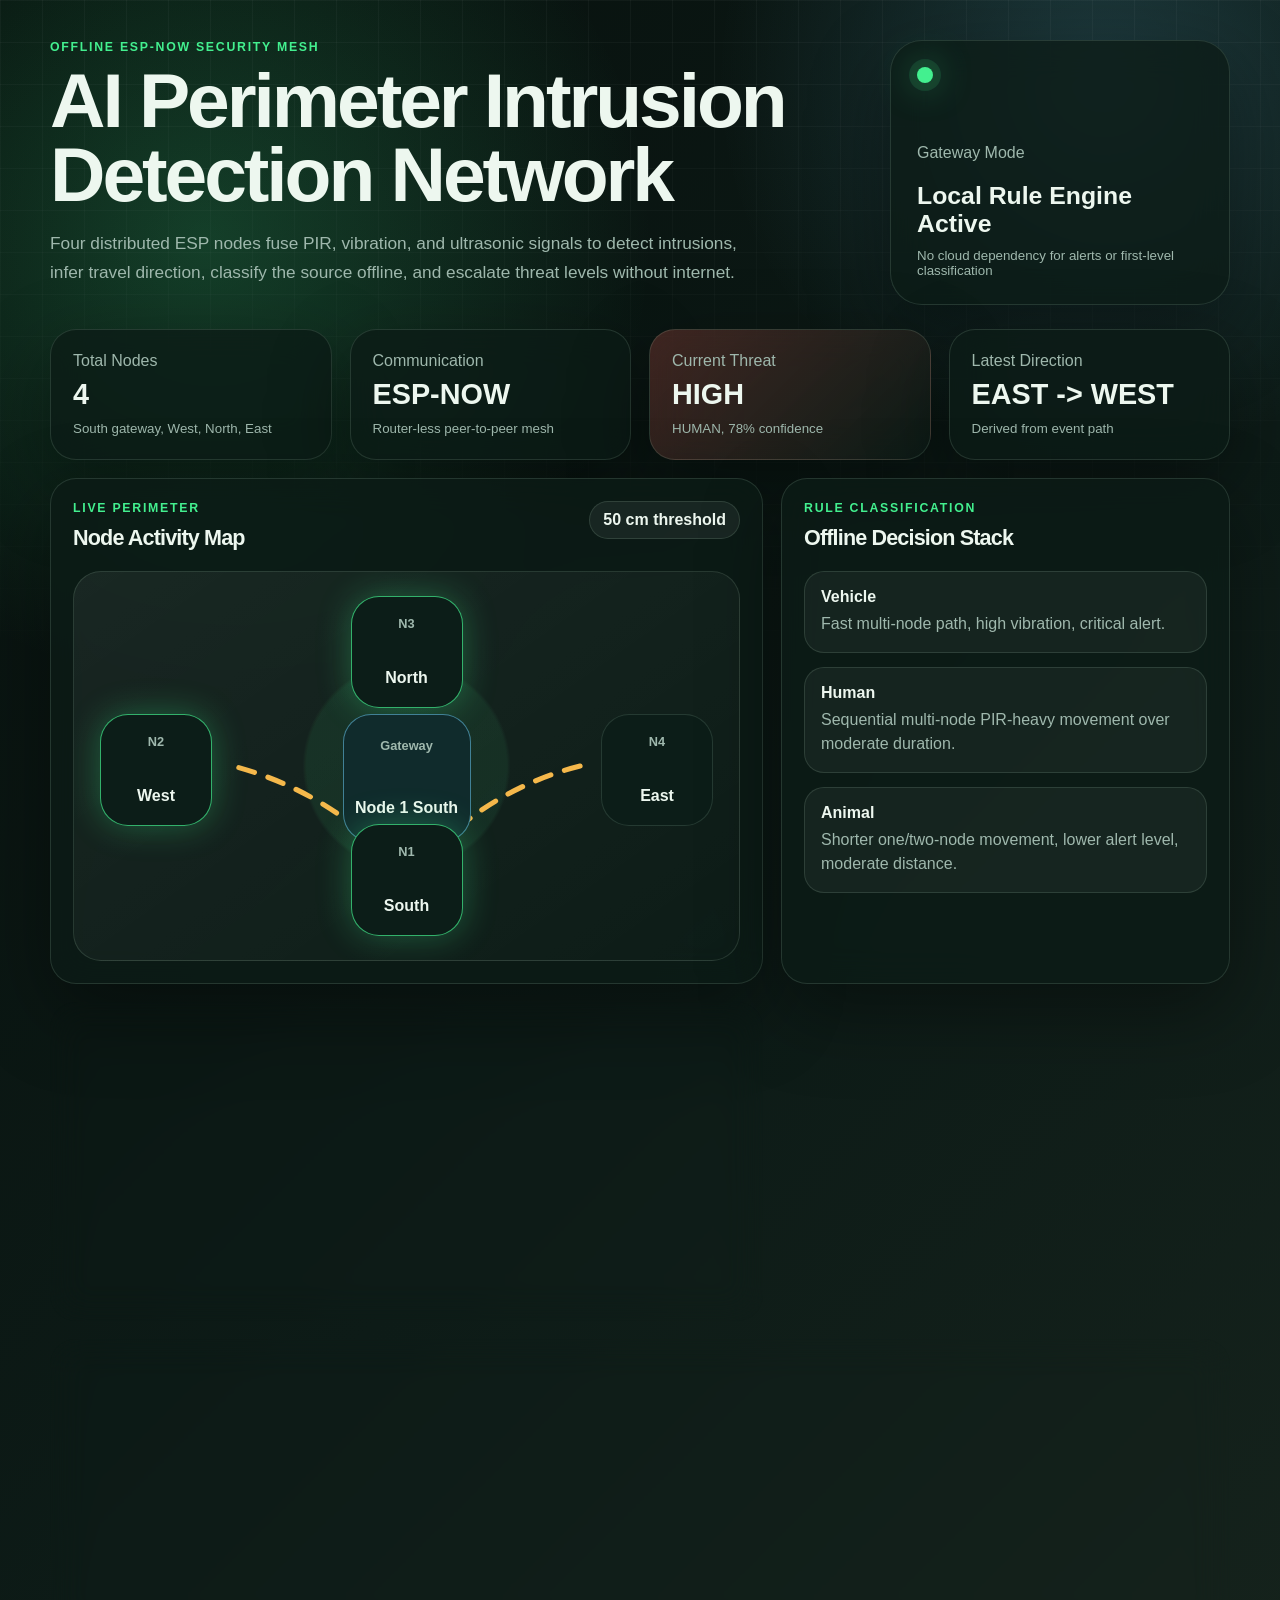
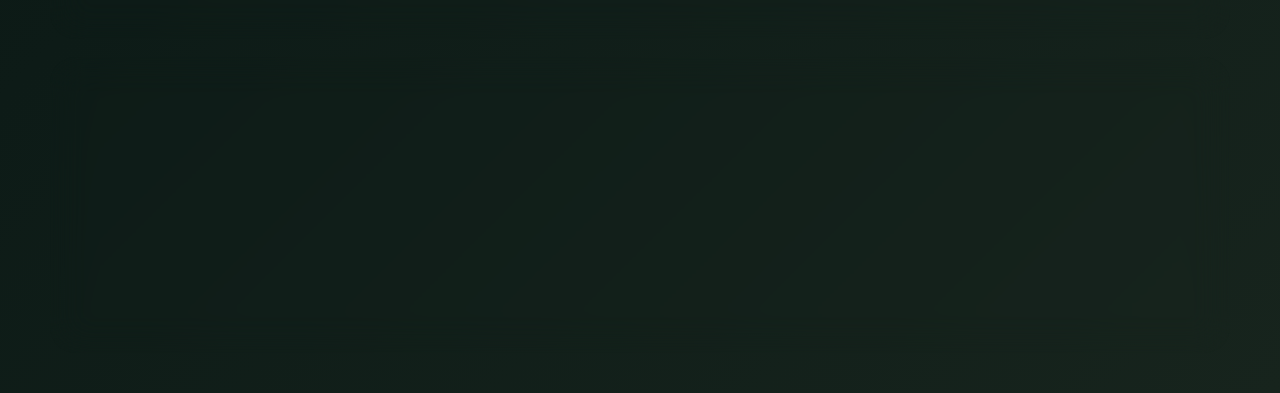
==== dashboard/index.html @ 88ab1bf4 "Rule classification system + dashboard" ====
<!DOCTYPE html>
<html lang="en">
<head>
  <meta charset="UTF-8">
  <meta name="viewport" content="width=device-width, initial-scale=1.0">
  <title>AI Perimeter Intrusion Detection Dashboard</title>
  <link rel="stylesheet" href="styles.css">
</head>
<body>
  <main class="shell">
    <section class="hero">
      <div>
        <p class="eyebrow">Offline ESP-NOW Security Mesh</p>
        <h1>AI Perimeter Intrusion Detection Network</h1>
        <p class="hero-copy">
          Four distributed ESP nodes fuse PIR, vibration, and ultrasonic signals to detect intrusions,
          infer travel direction, classify the source offline, and escalate threat levels without internet.
        </p>
      </div>

      <div class="hero-card">
        <span class="status-dot"></span>
        <p>Gateway Mode</p>
        <strong>Local Rule Engine Active</strong>
        <small>No cloud dependency for alerts or first-level classification</small>
      </div>
    </section>

    <section class="metrics-grid" aria-label="System metrics">
      <article class="metric">
        <span>Total Nodes</span>
        <strong>4</strong>
        <small>South gateway, West, North, East</small>
      </article>
      <article class="metric">
        <span>Communication</span>
        <strong>ESP-NOW</strong>
        <small>Router-less peer-to-peer mesh</small>
      </article>
      <article class="metric danger">
        <span>Current Threat</span>
        <strong id="currentThreat">HIGH</strong>
        <small id="currentClass">Human, 78% confidence</small>
      </article>
      <article class="metric">
        <span>Latest Direction</span>
        <strong id="currentDirection">EAST -> WEST</strong>
        <small>Derived from event path</small>
      </article>
    </section>

    <section class="dashboard-grid">
      <article class="panel map-panel">
        <div class="panel-heading">
          <div>
            <p class="eyebrow">Live Perimeter</p>
            <h2>Node Activity Map</h2>
          </div>
          <span class="pill">50 cm threshold</span>
        </div>

        <div class="perimeter-map">
          <div class="node north active" data-node="NORTH">
            <span>N3</span>
            <strong>North</strong>
          </div>
          <div class="node west active" data-node="WEST">
            <span>N2</span>
            <strong>West</strong>
          </div>
          <div class="gateway">
            <span>Gateway</span>
            <strong>Node 1 South</strong>
          </div>
          <div class="node east" data-node="EAST">
            <span>N4</span>
            <strong>East</strong>
          </div>
          <div class="node south active" data-node="SOUTH">
            <span>N1</span>
            <strong>South</strong>
          </div>
          <svg class="path-line" viewBox="0 0 500 380" aria-hidden="true">
            <path d="M420 190 C360 205, 300 240, 250 300 C210 250, 155 210, 80 190" />
          </svg>
        </div>
      </article>

      <article class="panel">
        <div class="panel-heading">
          <div>
            <p class="eyebrow">Rule Classification</p>
            <h2>Offline Decision Stack</h2>
          </div>
        </div>

        <div class="rule-stack">
          <div>
            <span>Vehicle</span>
            <p>Fast multi-node path, high vibration, critical alert.</p>
          </div>
          <div>
            <span>Human</span>
            <p>Sequential multi-node PIR-heavy movement over moderate duration.</p>
          </div>
          <div>
            <span>Animal</span>
            <p>Shorter one/two-node movement, lower alert level, moderate distance.</p>
          </div>
        </div>
      </article>

      <article class="panel">
        <div class="panel-heading">
          <div>
            <p class="eyebrow">Latest Incident</p>
            <h2>Incident Summary</h2>
          </div>
          <span class="pill alert">Level <span id="alertLevel">3</span></span>
        </div>

        <dl class="incident-list">
          <div><dt>Path</dt><dd id="incidentPath">EAST -> SOUTH -> WEST</dd></div>
          <div><dt>Duration</dt><dd id="incidentDuration">4.2 sec</dd></div>
          <div><dt>Nodes</dt><dd id="incidentNodes">3 active</dd></div>
          <div><dt>Min Distance</dt><dd id="incidentDistance">18 cm</dd></div>
          <div><dt>Sensor Evidence</dt><dd id="incidentEvidence">PIR 11 / VIB 7</dd></div>
        </dl>
      </article>

      <article class="panel wide">
        <div class="panel-heading">
          <div>
            <p class="eyebrow">Dataset Foundation</p>
            <h2>Incident Log</h2>
          </div>
          <button id="loadDemo" type="button">Reload demo data</button>
        </div>

        <div class="table-wrap">
          <table>
            <thead>
              <tr>
                <th>Time</th>
                <th>Direction</th>
                <th>Classification</th>
                <th>Threat</th>
                <th>Confidence</th>
                <th>Alert</th>
                <th>Path</th>
              </tr>
            </thead>
            <tbody id="incidentRows"></tbody>
          </table>
        </div>
      </article>

      <article class="panel wide">
        <div class="panel-heading">
          <div>
            <p class="eyebrow">Serial Bridge Ready</p>
            <h2>Paste Gateway JSON</h2>
          </div>
          <button id="addIncident" type="button">Add incident</button>
        </div>
        <textarea id="jsonInput" spellcheck="false">{"time":"00:12:44","direction":"EAST -> WEST","path":"EAST -> SOUTH -> WEST","classification":"HUMAN","threat":"HIGH","confidence":78,"alertLevel":3,"durationSec":4.2,"nodeCount":3,"pirCount":11,"vibCount":7,"minDistance":18}</textarea>
        <p class="hint">Copy the JSON part printed by the ESP32 gateway after <code>JSON :</code>. A future Flask bridge can push the same payload automatically.</p>
      </article>
    </section>
  </main>

  <script src="app.js"></script>
</body>
</html>
---- dashboard/styles.css ----
:root {
  --bg: #07100d;
  --panel: rgba(12, 28, 23, 0.78);
  --panel-strong: #102b23;
  --text: #edf7ef;
  --muted: #9fb8ad;
  --line: rgba(187, 229, 206, 0.14);
  --green: #43f08f;
  --amber: #f5b84b;
  --red: #ff5f57;
  --blue: #72d8ff;
  --shadow: 0 28px 80px rgba(0, 0, 0, 0.38);
}

* {
  box-sizing: border-box;
}

body {
  margin: 0;
  min-height: 100vh;
  color: var(--text);
  font-family: "Trebuchet MS", "Segoe UI", sans-serif;
  background:
    radial-gradient(circle at 16% 12%, rgba(67, 240, 143, 0.2), transparent 28rem),
    radial-gradient(circle at 86% 4%, rgba(114, 216, 255, 0.18), transparent 24rem),
    linear-gradient(135deg, #07100d 0%, #0d1b17 52%, #17241d 100%);
}

body::before {
  position: fixed;
  inset: 0;
  z-index: -1;
  pointer-events: none;
  content: "";
  background-image:
    linear-gradient(rgba(255, 255, 255, 0.035) 1px, transparent 1px),
    linear-gradient(90deg, rgba(255, 255, 255, 0.035) 1px, transparent 1px);
  background-size: 42px 42px;
  mask-image: linear-gradient(to bottom, black, transparent 85%);
}

.shell {
  width: min(1180px, calc(100% - 32px));
  margin: 0 auto;
  padding: 40px 0;
}

.hero {
  display: grid;
  grid-template-columns: minmax(0, 1fr) 340px;
  gap: 28px;
  align-items: stretch;
  margin-bottom: 24px;
}

.eyebrow {
  margin: 0 0 10px;
  color: var(--green);
  font-size: 0.77rem;
  font-weight: 700;
  letter-spacing: 0.14em;
  text-transform: uppercase;
}

h1,
h2 {
  margin: 0;
  font-family: "Segoe UI Semibold", "Trebuchet MS", sans-serif;
  letter-spacing: -0.04em;
}

h1 {
  max-width: 840px;
  font-size: clamp(2.4rem, 6vw, 5.8rem);
  line-height: 0.96;
}

h2 {
  font-size: 1.35rem;
}

.hero-copy {
  max-width: 720px;
  color: var(--muted);
  font-size: 1.08rem;
  line-height: 1.7;
}

.hero-card,
.metric,
.panel {
  border: 1px solid var(--line);
  background: var(--panel);
  box-shadow: var(--shadow);
  backdrop-filter: blur(18px);
}

.hero-card {
  display: flex;
  min-height: 230px;
  flex-direction: column;
  justify-content: flex-end;
  border-radius: 32px;
  padding: 26px;
}

.hero-card p,
.hero-card small,
.metric span,
.metric small,
.hint {
  color: var(--muted);
}

.hero-card strong {
  display: block;
  margin: 4px 0 10px;
  font-family: "Segoe UI Semibold", "Trebuchet MS", sans-serif;
  font-size: 1.55rem;
}

.status-dot {
  width: 16px;
  height: 16px;
  margin-bottom: auto;
  border-radius: 999px;
  background: var(--green);
  box-shadow: 0 0 0 8px rgba(67, 240, 143, 0.12), 0 0 36px rgba(67, 240, 143, 0.82);
}

.metrics-grid,
.dashboard-grid {
  display: grid;
  gap: 18px;
  min-width: 0;
}

.metrics-grid {
  grid-template-columns: repeat(4, 1fr);
  margin-bottom: 18px;
}

.metric,
.panel {
  min-width: 0;
  border-radius: 26px;
  padding: 22px;
}

.dashboard-grid > * {
  min-width: 0;
}

.metric strong {
  display: block;
  margin: 8px 0;
  font-family: "Segoe UI Semibold", "Trebuchet MS", sans-serif;
  font-size: 1.8rem;
}

.metric.danger {
  background: linear-gradient(135deg, rgba(255, 95, 87, 0.22), rgba(12, 28, 23, 0.84));
}

.dashboard-grid {
  grid-template-columns: 1.35fr 0.85fr;
}

.wide {
  grid-column: 1 / -1;
}

.panel-heading {
  display: flex;
  align-items: flex-start;
  justify-content: space-between;
  gap: 16px;
  margin-bottom: 20px;
}

.pill,
button {
  border: 1px solid var(--line);
  border-radius: 999px;
  color: var(--text);
  background: rgba(255, 255, 255, 0.06);
  padding: 9px 13px;
  font: inherit;
  font-weight: 700;
}

button {
  cursor: pointer;
}

.pill.alert {
  color: #210d0a;
  background: var(--amber);
}

.perimeter-map {
  position: relative;
  min-height: 390px;
  overflow: hidden;
  border: 1px solid var(--line);
  border-radius: 28px;
  background:
    radial-gradient(circle, rgba(67, 240, 143, 0.08) 0 26%, transparent 27%),
    linear-gradient(145deg, rgba(255,255,255,0.06), rgba(255,255,255,0.01));
}

.node,
.gateway {
  position: absolute;
  z-index: 2;
  display: grid;
  place-items: center;
  width: 112px;
  height: 112px;
  border: 1px solid var(--line);
  border-radius: 28px;
  text-align: center;
  background: #0c1d18;
}

.node span,
.gateway span {
  color: var(--muted);
  font-size: 0.8rem;
  font-weight: 700;
}

.node strong,
.gateway strong {
  display: block;
}

.active {
  border-color: rgba(67, 240, 143, 0.7);
  box-shadow: 0 0 34px rgba(67, 240, 143, 0.3);
}

.north { top: 24px; left: calc(50% - 56px); }
.west { top: 142px; left: 26px; }
.east { top: 142px; right: 26px; }
.south { bottom: 24px; left: calc(50% - 56px); }

.gateway {
  top: 142px;
  left: calc(50% - 64px);
  width: 128px;
  height: 128px;
  border-color: rgba(114, 216, 255, 0.5);
  background: #102b2c;
}

.path-line {
  position: absolute;
  inset: 0;
  width: 100%;
  height: 100%;
}

.path-line path {
  fill: none;
  stroke: var(--amber);
  stroke-width: 5;
  stroke-linecap: round;
  stroke-dasharray: 16 14;
  animation: flow 2.6s linear infinite;
}

.rule-stack {
  display: grid;
  gap: 14px;
}

.rule-stack div {
  border: 1px solid var(--line);
  border-radius: 20px;
  padding: 16px;
  background: rgba(255, 255, 255, 0.045);
}

.rule-stack span {
  font-weight: 800;
}

.rule-stack p {
  margin: 6px 0 0;
  color: var(--muted);
  line-height: 1.5;
}

.incident-list {
  display: grid;
  gap: 12px;
  margin: 0;
}

.incident-list div {
  display: flex;
  justify-content: space-between;
  gap: 18px;
  border-bottom: 1px solid var(--line);
  padding-bottom: 12px;
}

dt {
  color: var(--muted);
}

dd {
  margin: 0;
  font-weight: 800;
  text-align: right;
}

.table-wrap {
  max-width: 100%;
  overflow-x: auto;
}

table {
  width: 100%;
  border-collapse: collapse;
  min-width: 850px;
}

th,
td {
  border-bottom: 1px solid var(--line);
  padding: 14px 10px;
  text-align: left;
}

th {
  color: var(--muted);
  font-size: 0.78rem;
  letter-spacing: 0.1em;
  text-transform: uppercase;
}

td strong {
  color: var(--green);
}

textarea {
  width: 100%;
  min-height: 126px;
  resize: vertical;
  border: 1px solid var(--line);
  border-radius: 20px;
  padding: 16px;
  color: var(--text);
  background: rgba(0, 0, 0, 0.22);
  font: 0.95rem/1.5 Consolas, "Courier New", monospace;
}

code {
  color: var(--green);
}

@keyframes flow {
  to {
    stroke-dashoffset: -60;
  }
}

@media (max-width: 900px) {
  .hero,
  .dashboard-grid,
  .metrics-grid {
    grid-template-columns: 1fr;
  }

  .hero-card {
    min-height: 180px;
  }
}

@media (max-width: 560px) {
  .shell {
    width: min(100% - 20px, 1180px);
    padding: 20px 0;
  }

  .metric,
  .panel,
  .hero-card {
    border-radius: 20px;
    padding: 18px;
  }

  .node,
  .gateway {
    width: 92px;
    height: 92px;
    border-radius: 22px;
    font-size: 0.86rem;
  }

  .gateway {
    left: calc(50% - 52px);
    width: 104px;
    height: 104px;
  }
}
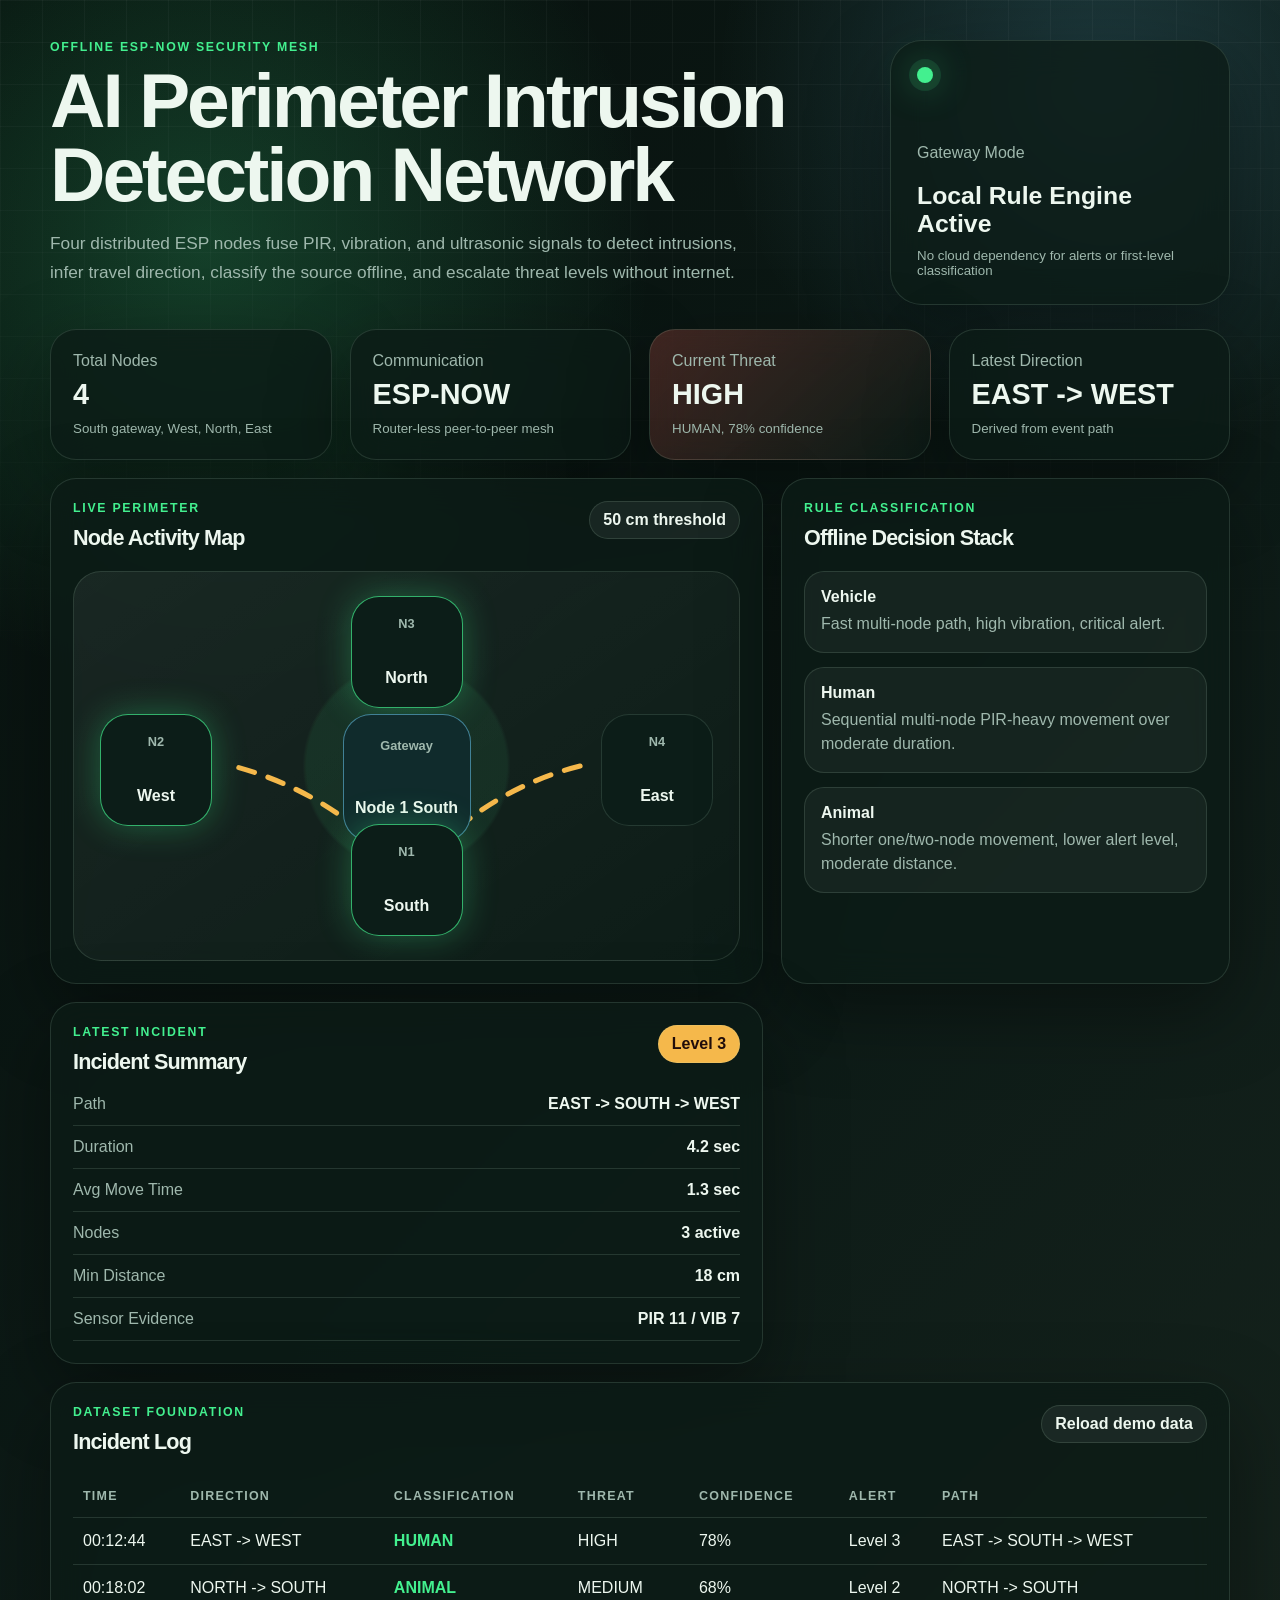
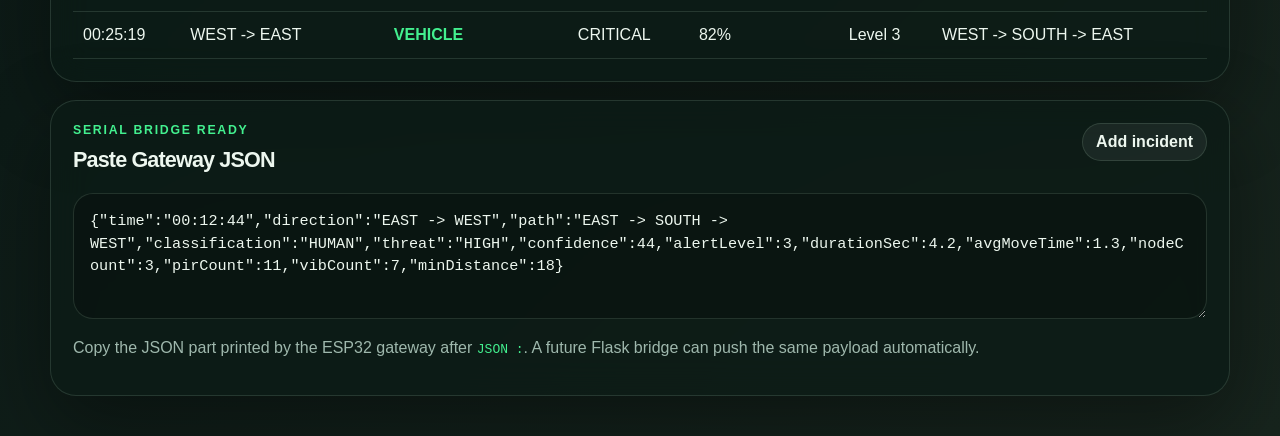
==== commit 24a7a5bb: "Rule classification enhanced" ====
--- a/dashboard/index.html
+++ b/dashboard/index.html
@@ -122,6 +122,7 @@
         <dl class="incident-list">
           <div><dt>Path</dt><dd id="incidentPath">EAST -> SOUTH -> WEST</dd></div>
           <div><dt>Duration</dt><dd id="incidentDuration">4.2 sec</dd></div>
+          <div><dt>Avg Move Time</dt><dd id="incidentAvgMove">1.3 sec</dd></div>
           <div><dt>Nodes</dt><dd id="incidentNodes">3 active</dd></div>
           <div><dt>Min Distance</dt><dd id="incidentDistance">18 cm</dd></div>
           <div><dt>Sensor Evidence</dt><dd id="incidentEvidence">PIR 11 / VIB 7</dd></div>
@@ -163,7 +164,7 @@
           </div>
           <button id="addIncident" type="button">Add incident</button>
         </div>
-        <textarea id="jsonInput" spellcheck="false">{"time":"00:12:44","direction":"EAST -> WEST","path":"EAST -> SOUTH -> WEST","classification":"HUMAN","threat":"HIGH","confidence":78,"alertLevel":3,"durationSec":4.2,"nodeCount":3,"pirCount":11,"vibCount":7,"minDistance":18}</textarea>
+        <textarea id="jsonInput" spellcheck="false">{"time":"00:12:44","direction":"EAST -> WEST","path":"EAST -> SOUTH -> WEST","classification":"HUMAN","threat":"HIGH","confidence":44,"alertLevel":3,"durationSec":4.2,"avgMoveTime":1.3,"nodeCount":3,"pirCount":11,"vibCount":7,"minDistance":18}</textarea>
         <p class="hint">Copy the JSON part printed by the ESP32 gateway after <code>JSON :</code>. A future Flask bridge can push the same payload automatically.</p>
       </article>
     </section>
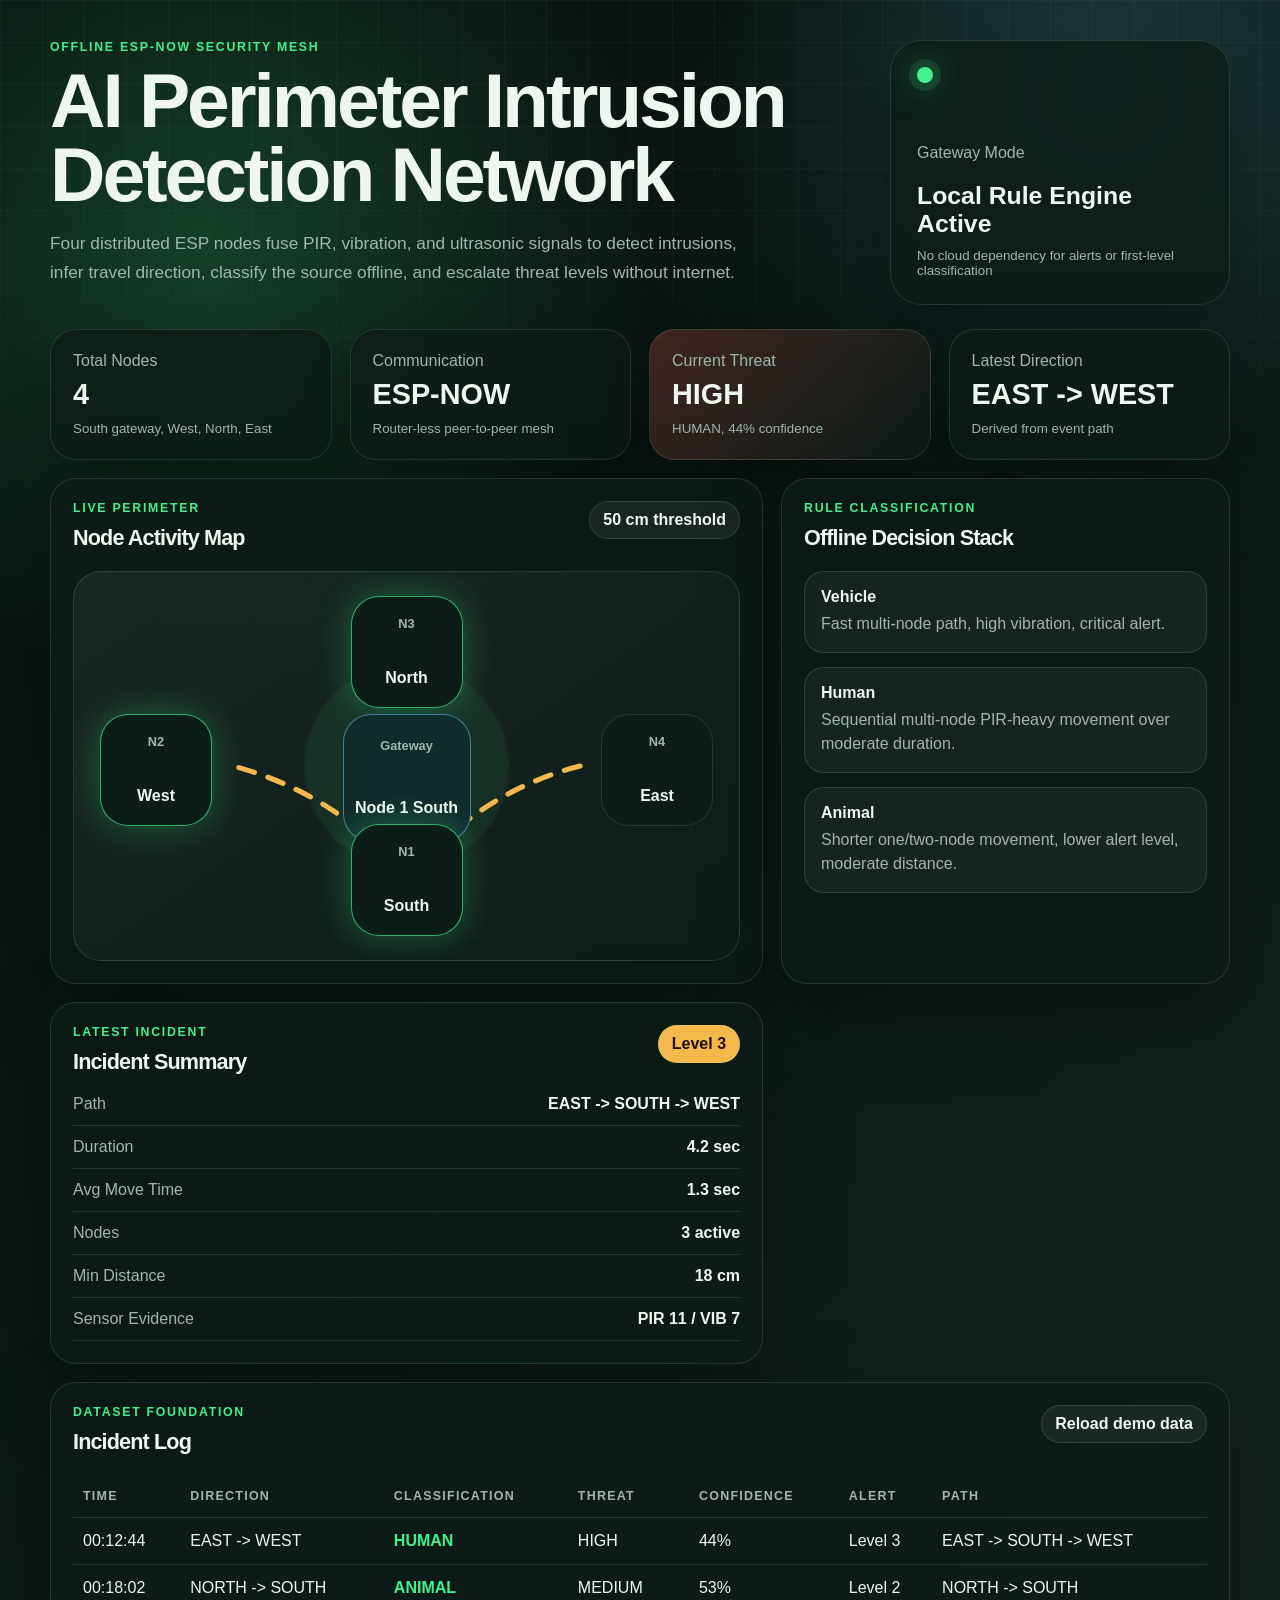
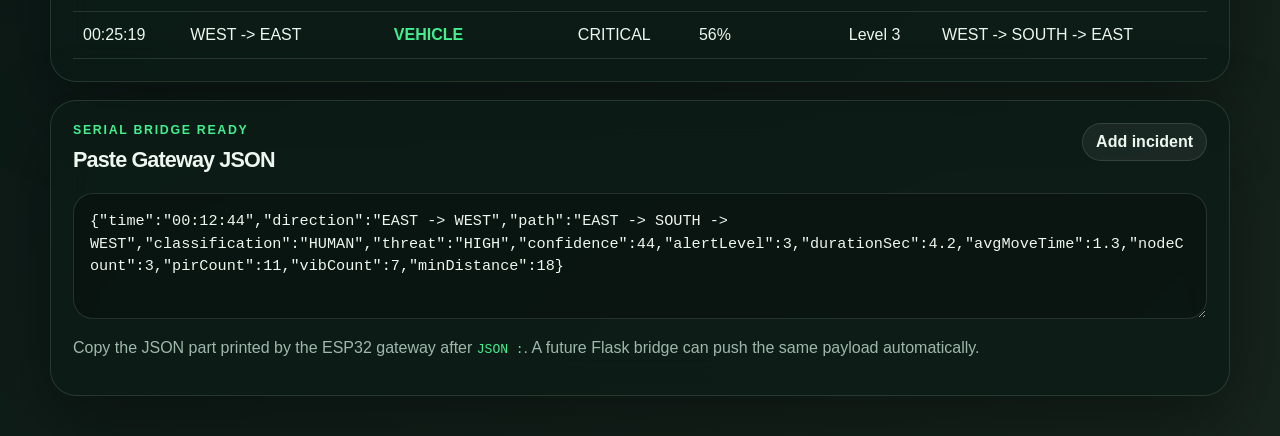
==== commit 40d9c7f3: "dashboard improovements" ====
--- a/dashboard/index.html
+++ b/dashboard/index.html
@@ -40,7 +40,7 @@
       <article class="metric danger">
         <span>Current Threat</span>
         <strong id="currentThreat">HIGH</strong>
-        <small id="currentClass">Human, 78% confidence</small>
+        <small id="currentClass">Human, 44% confidence</small>
       </article>
       <article class="metric">
         <span>Latest Direction</span>
